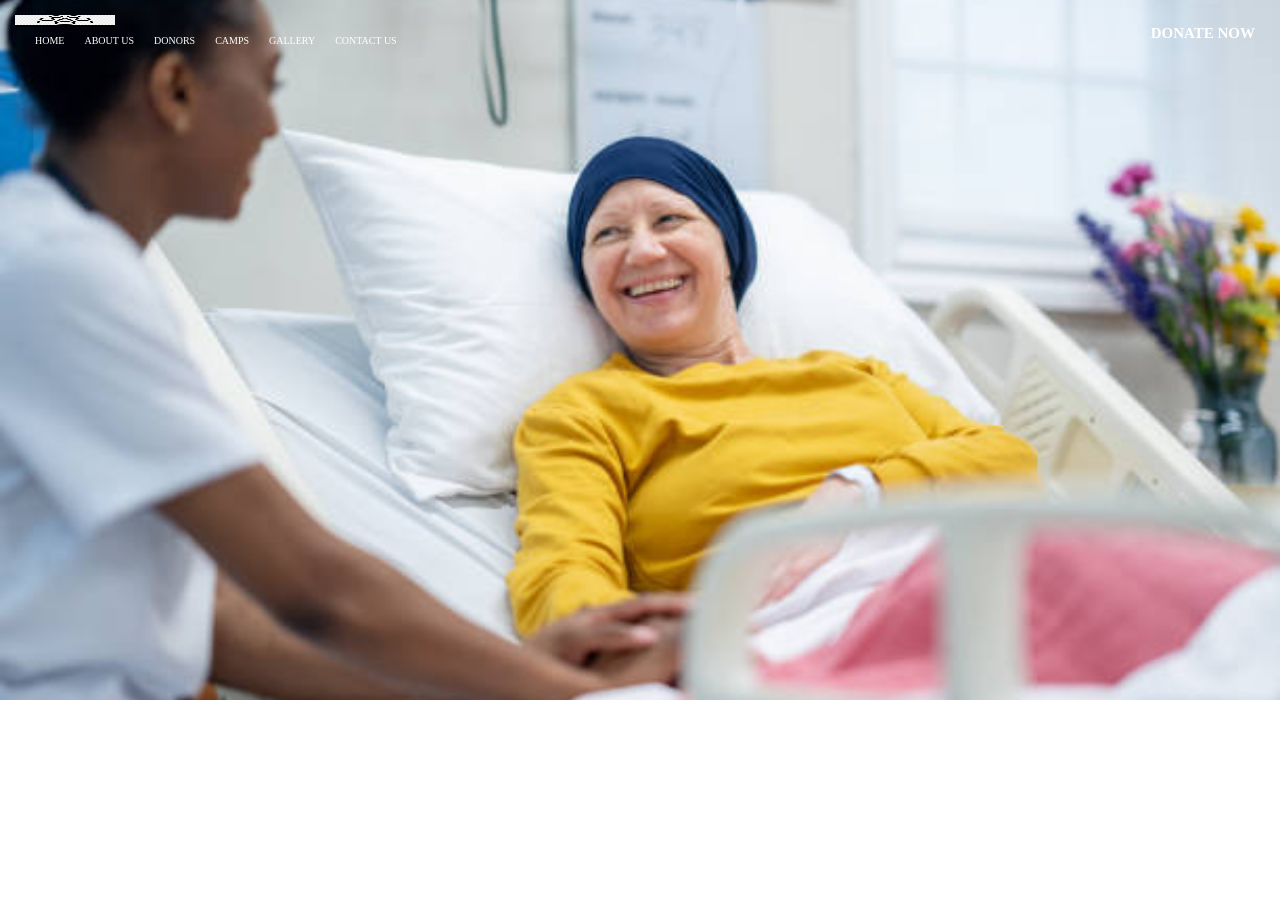
==== accueil.html @ 80936829 "accueil version ameliorer" ====
<!DOCTYPE html>
<html lang="fr">
<head>
    <meta charset="UTF-8">
    <meta name="viewport" content="width=device-width, initial-scale=1.0">
    <link rel="stylesheet" href="accueil.css"/>
    <title>accueil</title>
</head>
<body>

    <header class="flex">
        <div>
        <ul class="cards">
        <li><a href="#" class="card">HOME</a></li>
        <li><a href="#" class="card">ABOUT US</a></li>
        <li><a href="#" class="card">DONORS</a></li>
        <li><a href="#" class="card">CAMPS</a></li>
        <li><a href="#" class="card">GALLERY</a></li>
        <li><a href="#" class="card">CONTACT US</a></li>
    </ul>
    </div>
    <div class="button">
       <a href="#"><h2>DONATE NOW</h2></a> 
       </div>
   <section class="item">
    <a href="#" class="img"><img src="télécharger.jpg" width="100" height="10"/></a>
</section>
     <!--<div class="slader">
    <div class="slades">
        <a href="#" class="img"><img src="télécharger.jpg" height"1" width"5" alt="commu"></a>
        <a href="#" class="img"><img src="camp.png" height"10" width"5" alt=""></a>
        <a href="#" class="img"><img src="donor.png" height"10" width"5" alt=""></a>
        <a href="#" class="img"><img src="message.jpg" height"10" width"5" alt=""></a>
        <button class="prev"> < </button>
        <button class="prev"> > </button>
    </div>
    
    </div>-->
 
    </header>
</body>
</html>
---- accueil.css ----
*{
    padding:0;
    margin:0;
    box-sizing:border-box;
    list-style:none;
    text-decoration:none;
   ;
    
}
.flex{ 
  display:flex;
  padding:15px 15px;
  font-size:10px;
  justify-content:space-between;
  gap:20px;
  background-image:url("image1.jpg");
  background-size:cover;
  background-repeat:no-repeat;
  background-position:center;
  height:700px;
}

.cards a{
    display:flex;
    list-style:none;
    flex-direction: column;
    gap:20px;
    color:white
    
}

h2{
    color:white
}
.cards{
     display:flex;
     align-items:center;
     justify-content:space-around;
     padding:20px;
     gap:20px;
}

.box-img{
   display:flex;
  flex-direction:row;

}

.mission{
    display:flex;
    flex-direction:column;
    align-items:center;
    background-color:black;
    color:white;
}

.button{
    text-decoration:none;
    display:inline-block;
    padding:10px;
    border-radius:5px;
    border: 20px; solid white;
    cursor:pointer;
    align-items:center;
}


.item{
    display:flex;
    align-items:center;
    justify-content:space-around;
    grid-area: 
    gap:20px;
    background-color:black;
    position:absolute;
    color:white
}
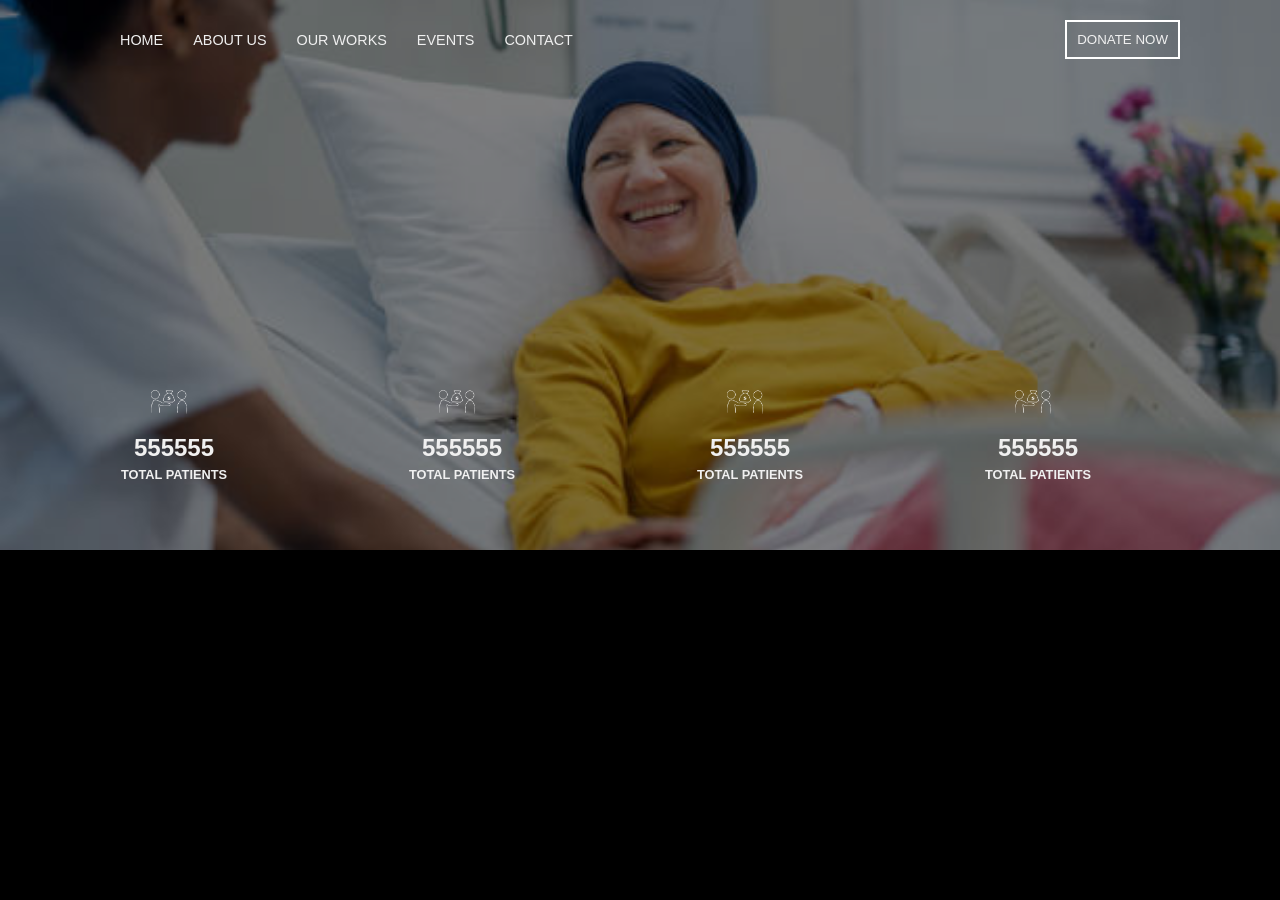
==== commit d9a01739: "Arrnagement" ====
--- a/accueil.html
+++ b/accueil.html
@@ -1,42 +1,54 @@
-<!DOCTYPE html>
+<!doctype html>
 <html lang="fr">
-<head>
-    <meta charset="UTF-8">
-    <meta name="viewport" content="width=device-width, initial-scale=1.0">
-    <link rel="stylesheet" href="accueil.css"/>
+  <head>
+    <meta charset="UTF-8" />
+    <meta name="viewport" content="width=device-width, initial-scale=1.0" />
+    <link rel="stylesheet" href="accueil.css" />
     <title>accueil</title>
-</head>
-<body>
+  </head>
+  <body>
+    <header class="headr">
+      <ul class="menu">
+        <li><a href="index.html" class="">HOME</a></li>
+        <li><a href="#" class="">ABOUT US</a></li>
+        <li>
+          <a href="actions.html" class="">OUR WORKS</a>
+        </li>
+        <li><a href="evenements.html" class="">EVENTS</a></li>
+        <li><a href="contact.html" class="">CONTACT</a></li>
+      </ul>
+      <button class="btn-don">DONATE NOW</button>
+    </header>
 
-    <header class="flex">
-        <div>
-        <ul class="cards">
-        <li><a href="#" class="card">HOME</a></li>
-        <li><a href="#" class="card">ABOUT US</a></li>
-        <li><a href="#" class="card">DONORS</a></li>
-        <li><a href="#" class="card">CAMPS</a></li>
-        <li><a href="#" class="card">GALLERY</a></li>
-        <li><a href="#" class="card">CONTACT US</a></li>
-    </ul>
-    </div>
-    <div class="button">
-       <a href="#"><h2>DONATE NOW</h2></a> 
-       </div>
-   <section class="item">
-    <a href="#" class="img"><img src="télécharger.jpg" width="100" height="10"/></a>
-</section>
-     <!--<div class="slader">
-    <div class="slades">
-        <a href="#" class="img"><img src="télécharger.jpg" height"1" width"5" alt="commu"></a>
-        <a href="#" class="img"><img src="camp.png" height"10" width"5" alt=""></a>
-        <a href="#" class="img"><img src="donor.png" height"10" width"5" alt=""></a>
-        <a href="#" class="img"><img src="message.jpg" height"10" width"5" alt=""></a>
-        <button class="prev"> < </button>
-        <button class="prev"> > </button>
-    </div>
+    <section class="hero">
+      <div><img src="images/image1.jpg" class="hero-img" alt="" /></div>
+      <div class="stats-grp">
+        <!----stat1 ---->
+        <div class="stats">
+          <img src="images/donor.JPEG" class="stat-img" />
+          <h2>555555</h2>
+          <h4>TOTAL PATIENTS</h4>
+        </div>
+        <!----stat2 ---->
+        <div class="stats">
+          <img src="images/donor.JPEG" class="stat-img" alt="" />
+          <h2>555555</h2>
+          <h4>TOTAL PATIENTS</h4>
+        </div>
+        <!----stat3 ---->
+        <div class="stats">
+          <img src="images/donor.JPEG" alt="" class="stat-img" />
+          <h2>555555</h2>
+          <h4>TOTAL PATIENTS</h4>
+        </div>
+        <!----stat4 ---->
+        <div class="stats">
+          <img src="images/donor.JPEG" alt="" class="stat-img" />
+          <h2>555555</h2>
+          <h4>TOTAL PATIENTS</h4>
+        </div>
+      </div>
+    </section>
     
-    </div>-->
- 
-    </header>
-</body>
-</html>+  </body>
+</html>
--- a/accueil.css
+++ b/accueil.css
@@ -1,79 +1,137 @@
-*{
-    padding:0;
-    margin:0;
-    box-sizing:border-box;
-    list-style:none;
-    text-decoration:none;
-   ;
-    
+* {
+  padding: 0;
+  margin: 0;
+  box-sizing: border-box;
+  list-style: none;
+  text-decoration: none;
+  color: rgb(240, 240, 240);
+  font-family: Arial, Helvetica, sans-serif;
 }
-.flex{ 
-  display:flex;
-  padding:15px 15px;
-  font-size:10px;
-  justify-content:space-between;
-  gap:20px;
-  background-image:url("image1.jpg");
-  background-size:cover;
-  background-repeat:no-repeat;
-  background-position:center;
-  height:700px;
+body {
+  background-color: black;
+}
+.headr {
+  display: flex;
+  flex-direction: row;
+  font-size: 10px;
+  justify-content: space-between;
+  padding: 20px 100px;
+  position: absolute;
+  top: 0;
+  left: 0;
+  width: 100%;
+  z-index: 1;
+  /* border: 1px solid black; */
+}
+.menu {
+  display: flex;
+  flex-direction: row;
+  align-items: center;
+  justify-content: space-between;
+  padding: 10px 20px;
+  gap: 30px;
+  font-size: 0.9rem;
 }
 
-.cards a{
-    display:flex;
-    list-style:none;
-    flex-direction: column;
-    gap:20px;
-    color:white
-    
+.btn-don {
+  background-color: transparent;
+  border: 2px solid white;
+  padding: 10px;
+}
+.hero {
+  position: relative;
+  height: 550px;
 }
 
-h2{
-    color:white
-}
-.cards{
-     display:flex;
-     align-items:center;
-     justify-content:space-around;
-     padding:20px;
-     gap:20px;
+.hero-img {
+  position: absolute;
+  width: 100%;
+  height: 550px;
+  object-fit: cover;
+  opacity: 0.5;
 }
 
-.box-img{
-   display:flex;
-  flex-direction:row;
-
+.stats-grp {
+  width: 90%;
+  height: 120px;
+  display: grid;
+  grid-template-columns: repeat(4, 1fr);
+  align-items: center;
+  justify-content: space-evenly;
+  border-radius: 8px;
+  /* background-color: rgb(255, 255, 255); */
+  margin: 10px 30px;
+  position: absolute;
+  bottom: 50px;
 }
 
-.mission{
-    display:flex;
-    flex-direction:column;
-    align-items:center;
-    background-color:black;
-    color:white;
+.stats {
+  display: flex;
+  flex-direction: column;
+  align-items: center;
+  gap: 5px;
 }
 
-.button{
-    text-decoration:none;
-    display:inline-block;
-    padding:10px;
-    border-radius:5px;
-    border: 20px; solid white;
-    cursor:pointer;
-    align-items:center;
+.stat-img {
+  width: 50px;
+  height: 50px;
+  object-fit: contain;
 }
+h4 {
+  font-size: 0.8rem;
+}
+/* Responsive téléphone */
+@media screen and (max-width: 768px) {
+  .headr {
+    flex-direction: column;
+    align-items: center;
+    padding: 30px 20px;
+    gap: 20px;
+  }
 
+  .menu {
+    flex-wrap: wrap;
+    justify-content: center;
+    gap: 15px;
+    padding: 0;
+    text-align: center;
+  }
 
-.item{
-    display:flex;
-    align-items:center;
-    justify-content:space-around;
-    grid-area: 
-    gap:20px;
-    background-color:black;
-    position:absolute;
-    color:white
+  .hero {
+    height: 100vh;
+  }
+
+  .hero-img {
+    height: 100%;
+  }
+
+  .stats-grp {
+    width: 95%;
+    grid-template-columns: repeat(2, 1fr);
+    gap: 20px;
+    height: auto;
+    left: 50%;
+    transform: translateX(-50%);
+    bottom: 30px;
+    margin: 0;
+    padding: 20px 0;
+  }
+
+  .stats {
+    text-align: center;
+  }
+
+  .stat-img {
+    width: 30px;
+    height: 30px;
+    /* background-color: aliceblue; */
+    color: white;
+  }
+  h2 {
+    font-size: 0.7rem;
+  }
+
+  h4 {
+    font-size: 0.5rem;
+  }
 }
-
-
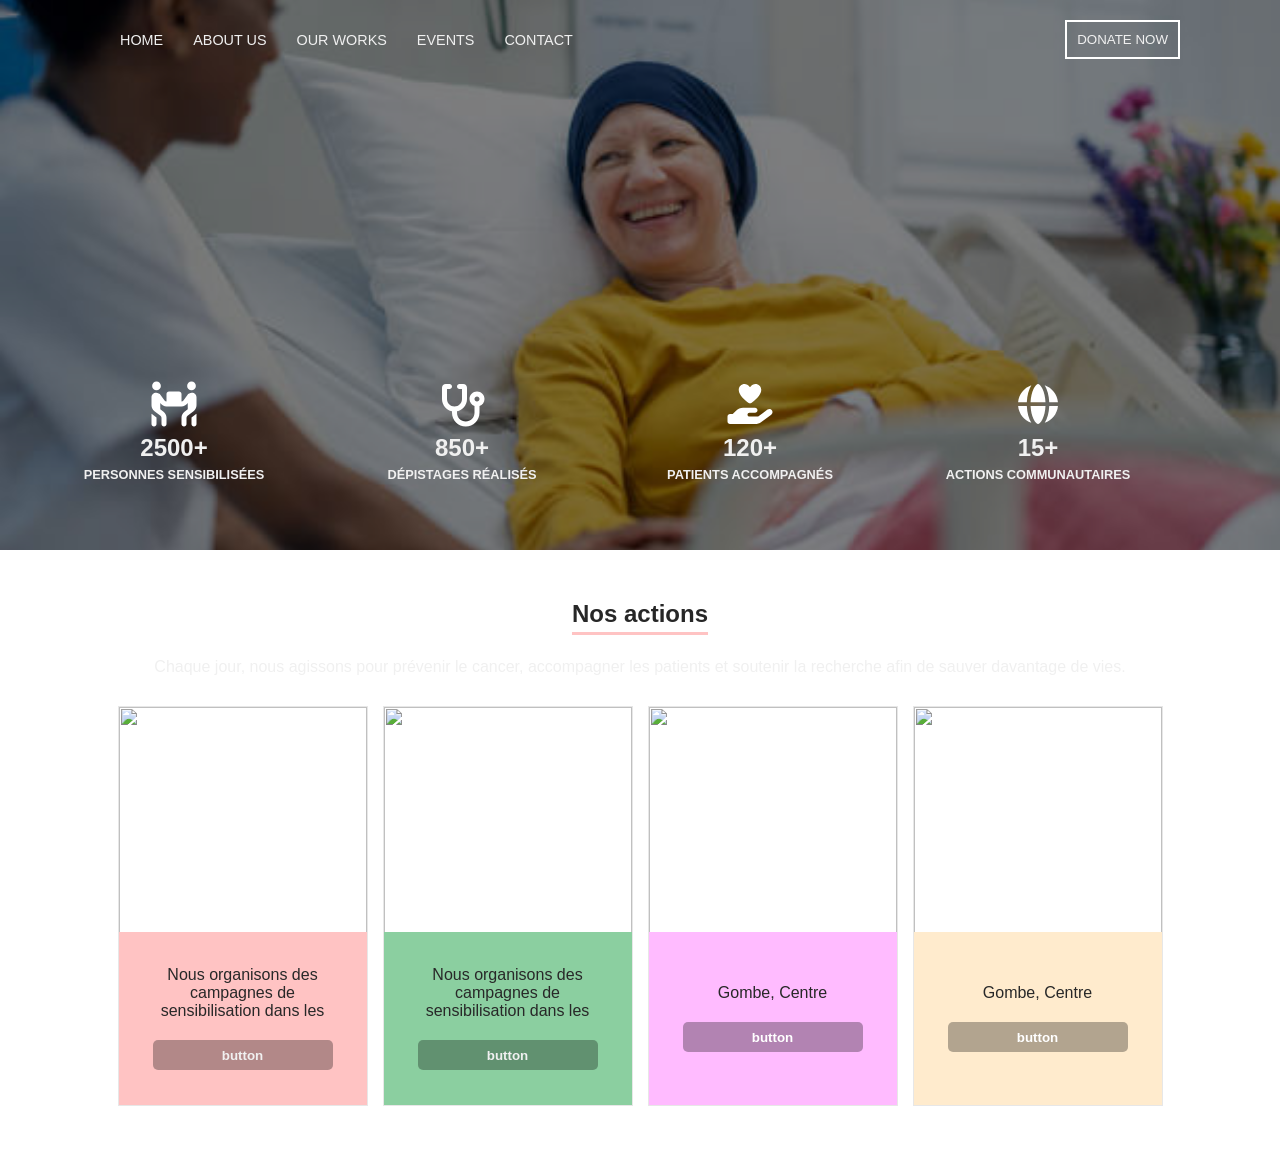
==== commit 4ed32970: "Intégration des pages dans index" ====
--- a/accueil.html
+++ b/accueil.html
@@ -4,6 +4,7 @@
     <meta charset="UTF-8" />
     <meta name="viewport" content="width=device-width, initial-scale=1.0" />
     <link rel="stylesheet" href="accueil.css" />
+    <link rel="stylesheet" href="actions.css" />
     <title>accueil</title>
   </head>
   <body>
@@ -25,30 +26,91 @@
       <div class="stats-grp">
         <!----stat1 ---->
         <div class="stats">
-          <img src="images/donor.JPEG" class="stat-img" />
-          <h2>555555</h2>
-          <h4>TOTAL PATIENTS</h4>
+          <img src="images/people-carry-box-solid-full.svg" class="stat-img" />
+          <h2>2500+</h2>
+          <h4>PERSONNES SENSIBILISÉES</h4>
         </div>
         <!----stat2 ---->
         <div class="stats">
-          <img src="images/donor.JPEG" class="stat-img" alt="" />
-          <h2>555555</h2>
-          <h4>TOTAL PATIENTS</h4>
+          <img
+            src="images/stethoscope-solid-full.svg"
+            class="stat-img"
+            alt=""
+          />
+          <h2>850+</h2>
+          <h4>DÉPISTAGES RÉALISÉS</h4>
         </div>
         <!----stat3 ---->
         <div class="stats">
-          <img src="images/donor.JPEG" alt="" class="stat-img" />
-          <h2>555555</h2>
-          <h4>TOTAL PATIENTS</h4>
+          <img
+            src="images/hand-holding-heart-solid-full.svg"
+            alt=""
+            class="stat-img"
+          />
+          <h2>120+</h2>
+          <h4>PATIENTS ACCOMPAGNÉS</h4>
         </div>
         <!----stat4 ---->
         <div class="stats">
-          <img src="images/donor.JPEG" alt="" class="stat-img" />
-          <h2>555555</h2>
-          <h4>TOTAL PATIENTS</h4>
+          <img src="images/globe-solid-full.svg" alt="" class="stat-img" />
+          <h2>15+</h2>
+          <h4>ACTIONS COMMUNAUTAIRES</h4>
         </div>
       </div>
     </section>
-    
+    <section class="actions">
+      <h1>Nos actions</h1>
+      <p>
+        Chaque jour, nous agissons pour prévenir le cancer, accompagner les
+        patients et soutenir la recherche afin de sauver davantage de vies.
+      </p>
+
+      <div class="grp-card">
+        <!-- Carte 1 -->
+        <div class="card">
+          <img
+            src="https://tse1.mm.bing.net/th/id/OIP.S7euTnpq5qoBx0UZ1Ds-mwHaGL?r=0&pid=ImgDet&w=178&h=148&c=7&dpr=1,5&o=7&rm=3"
+          />
+          <div class="card-content">
+            <p class="text-card one">
+              Nous organisons des campagnes de sensibilisation dans les
+            </p>
+            <button class="btn-card"><p>button</p></button>
+          </div>
+        </div>
+        <!-- Carte 2 -->
+        <div class="card">
+          <img
+            src="https://tse1.mm.bing.net/th/id/OIP.S7euTnpq5qoBx0UZ1Ds-mwHaGL?r=0&pid=ImgDet&w=178&h=148&c=7&dpr=1,5&o=7&rm=3"
+            alt=""
+          />
+          <div class="card-content two">
+            <p class="text-card">
+              Nous organisons des campagnes de sensibilisation dans les
+            </p>
+            <button class="btn-card"><p>button</p></button>
+          </div>
+        </div>
+        <!-- Carte 3 -->
+        <div class="card">
+          <img
+            src="https://tse1.mm.bing.net/th/id/OIP.S7euTnpq5qoBx0UZ1Ds-mwHaGL?r=0&pid=ImgDet&w=178&h=148&c=7&dpr=1,5&o=7&rm=3"
+            alt=""
+          />
+          <div class="card-content three">
+            <p class="text-card">Gombe, Centre</p>
+            <button class="btn-card">button</button>
+          </div>
+        </div>
+        <!-- Carte 4 -->
+        <div class="card">
+          <img src="#" alt="" />
+          <div class="card-content four">
+            <p class="text-card">Gombe, Centre</p>
+            <button class="btn-card">button</button>
+          </div>
+        </div>
+      </div>
+    </section>
   </body>
 </html>
--- a/accueil.css
+++ b/accueil.css
@@ -8,7 +8,7 @@
   font-family: Arial, Helvetica, sans-serif;
 }
 body {
-  background-color: black;
+  background-color: rgb(255, 255, 255);
 }
 .headr {
   display: flex;
@@ -41,6 +41,7 @@
 .hero {
   position: relative;
   height: 550px;
+  background-color: black;
 }
 
 .hero-img {
@@ -99,6 +100,7 @@
 
   .hero {
     height: 100vh;
+    background-color: black;
   }
 
   .hero-img {
--- a/actions.css
+++ b/actions.css
@@ -0,0 +1,116 @@
+.actions {
+  display: flex;
+  flex-direction: column;
+  align-items: center;
+  gap: 30px;
+  padding: 50px;
+}
+.actions h1 {
+  color: rgb(39, 39, 39);
+
+  text-decoration: underline;
+  text-decoration-color: #ffc3c3;
+  text-decoration-thickness: 3px; /* Épaisseur du soulignement */
+  text-decoration-skip-ink: none; /* Empêche le soulignement de s'interrompre aux jambages (les lettres qui descendent comme le 'p' ou le 'g') */
+  text-underline-offset: 10px;
+}
+
+.grp-card {
+  display: flex;
+  flex-direction: row;
+  /* border: 1px solid rgb(226, 6, 6); */
+  justify-content: center;
+  align-items: center;
+  gap: 15px;
+}
+.card {
+  display: flex;
+  flex-direction: column;
+  width: 250px;
+  height: 400px;
+  color: black;
+  border: 1px solid rgb(231, 231, 231);
+
+  /* background-color: ; */
+}
+.text-card,
+.but {
+  color: #282828;
+}
+.card img {
+  width: 100%;
+  height: 130%;
+  object-fit: cover;
+}
+.card-content {
+  display: flex;
+  flex-direction: column;
+  justify-content: center;
+  align-items: center;
+  gap: 20px;
+  padding: 0 20px;
+  /* border: 2px solid green; */
+  text-align: center;
+  height: 100%;
+  background-color: #ffc3c3;
+}
+.two {
+  background-color: #8bcfa0;
+}
+.three {
+  background-color: rgb(255, 187, 255);
+}
+.four {
+  background-color: blanchedalmond;
+}
+
+.btn-card {
+  width: 180px;
+  height: 30px;
+  color: white;
+  font-weight: bold;
+  background-color: rgba(0, 0, 0, 0.3);
+  /* opacity: 0.5; */
+  border: none;
+  border-radius: 5px;
+}
+
+/* Responsive */
+@media screen and (max-width: 768px) {
+  .grp-card {
+    flex-direction: column;
+    align-items: center;
+    gap: 20px;
+    padding: 0 15px;
+    overflow: hidden;
+  }
+  .but {
+    color: #282828;
+    padding: 0 20px;
+  }
+
+  .card {
+    width: 100%;
+    max-width: 350px;
+    height: auto;
+  }
+
+  .card img {
+    height: 220px;
+  }
+
+  .card-content {
+    padding: 20px;
+    gap: 15px;
+  }
+
+  .card-content p {
+    font-size: 0.95rem;
+  }
+
+  .btn-card {
+    width: 100%;
+    max-width: 220px;
+    height: 40px;
+  }
+}
